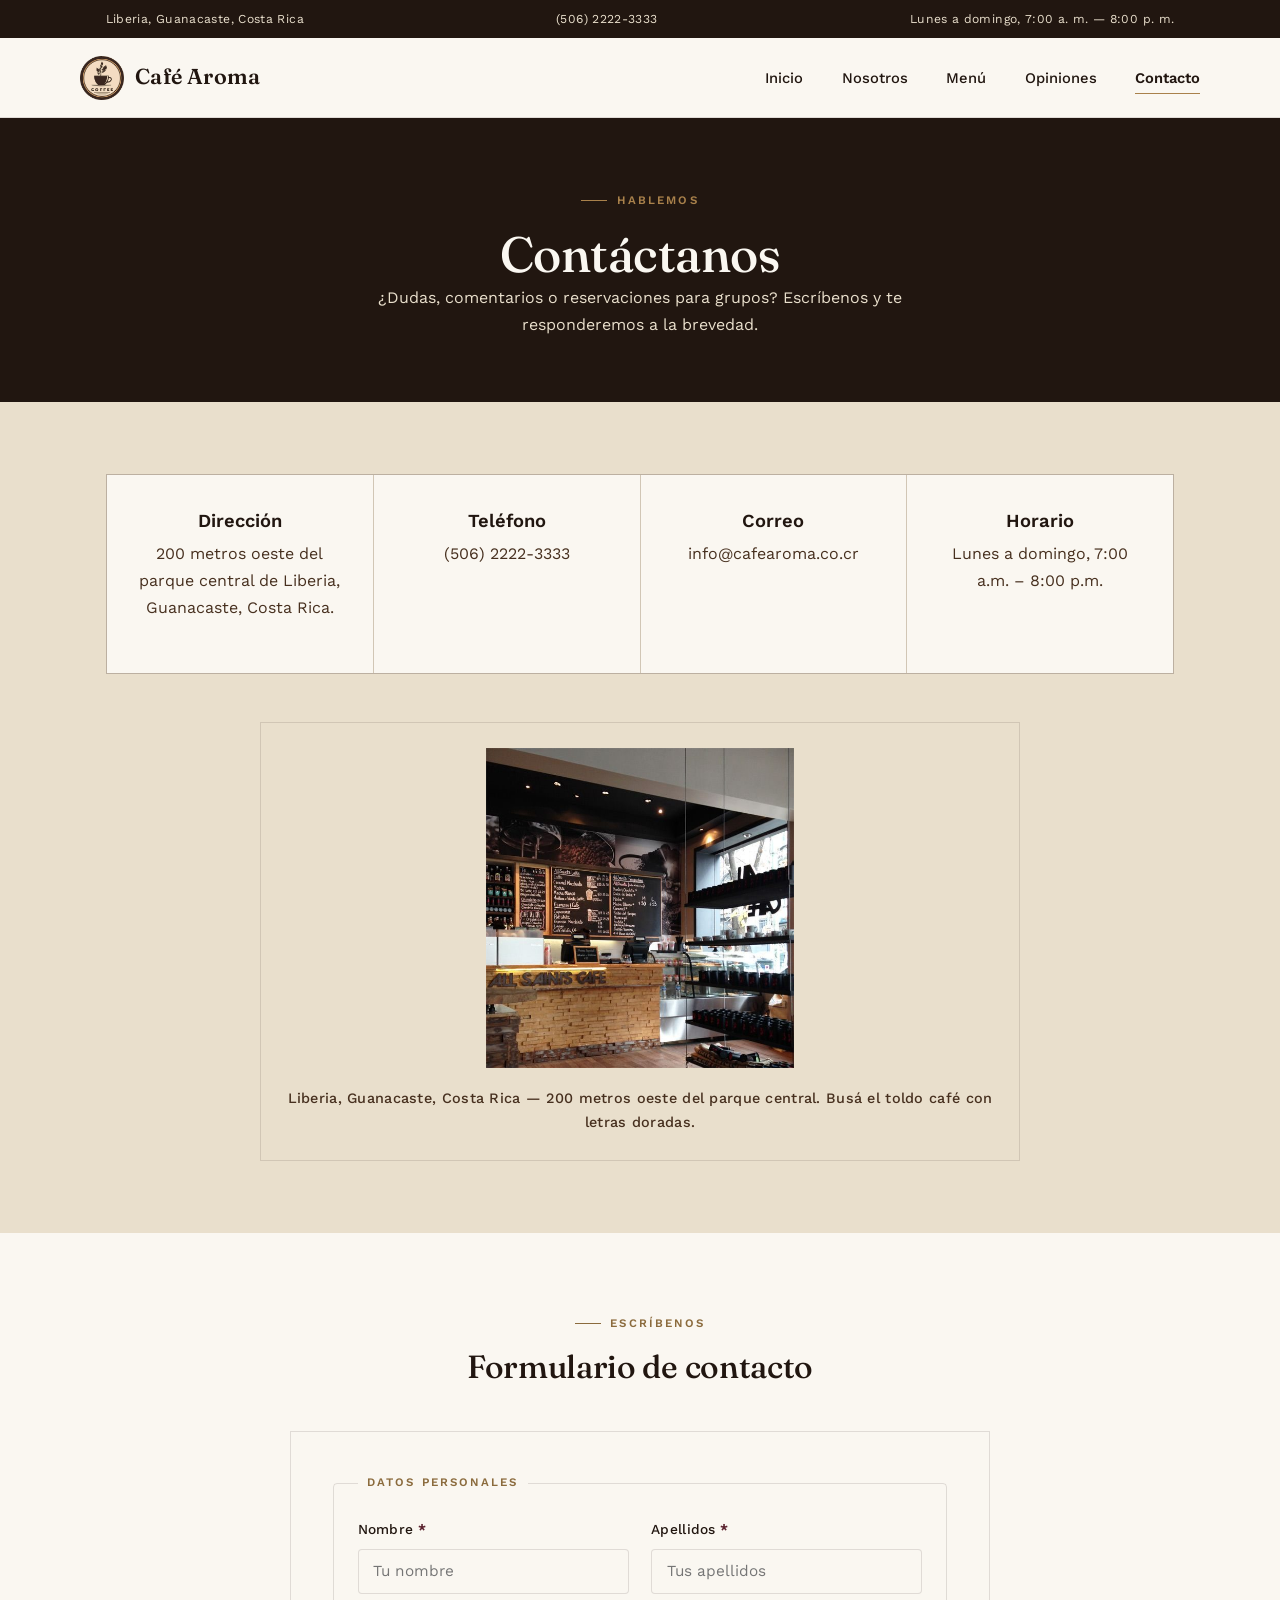
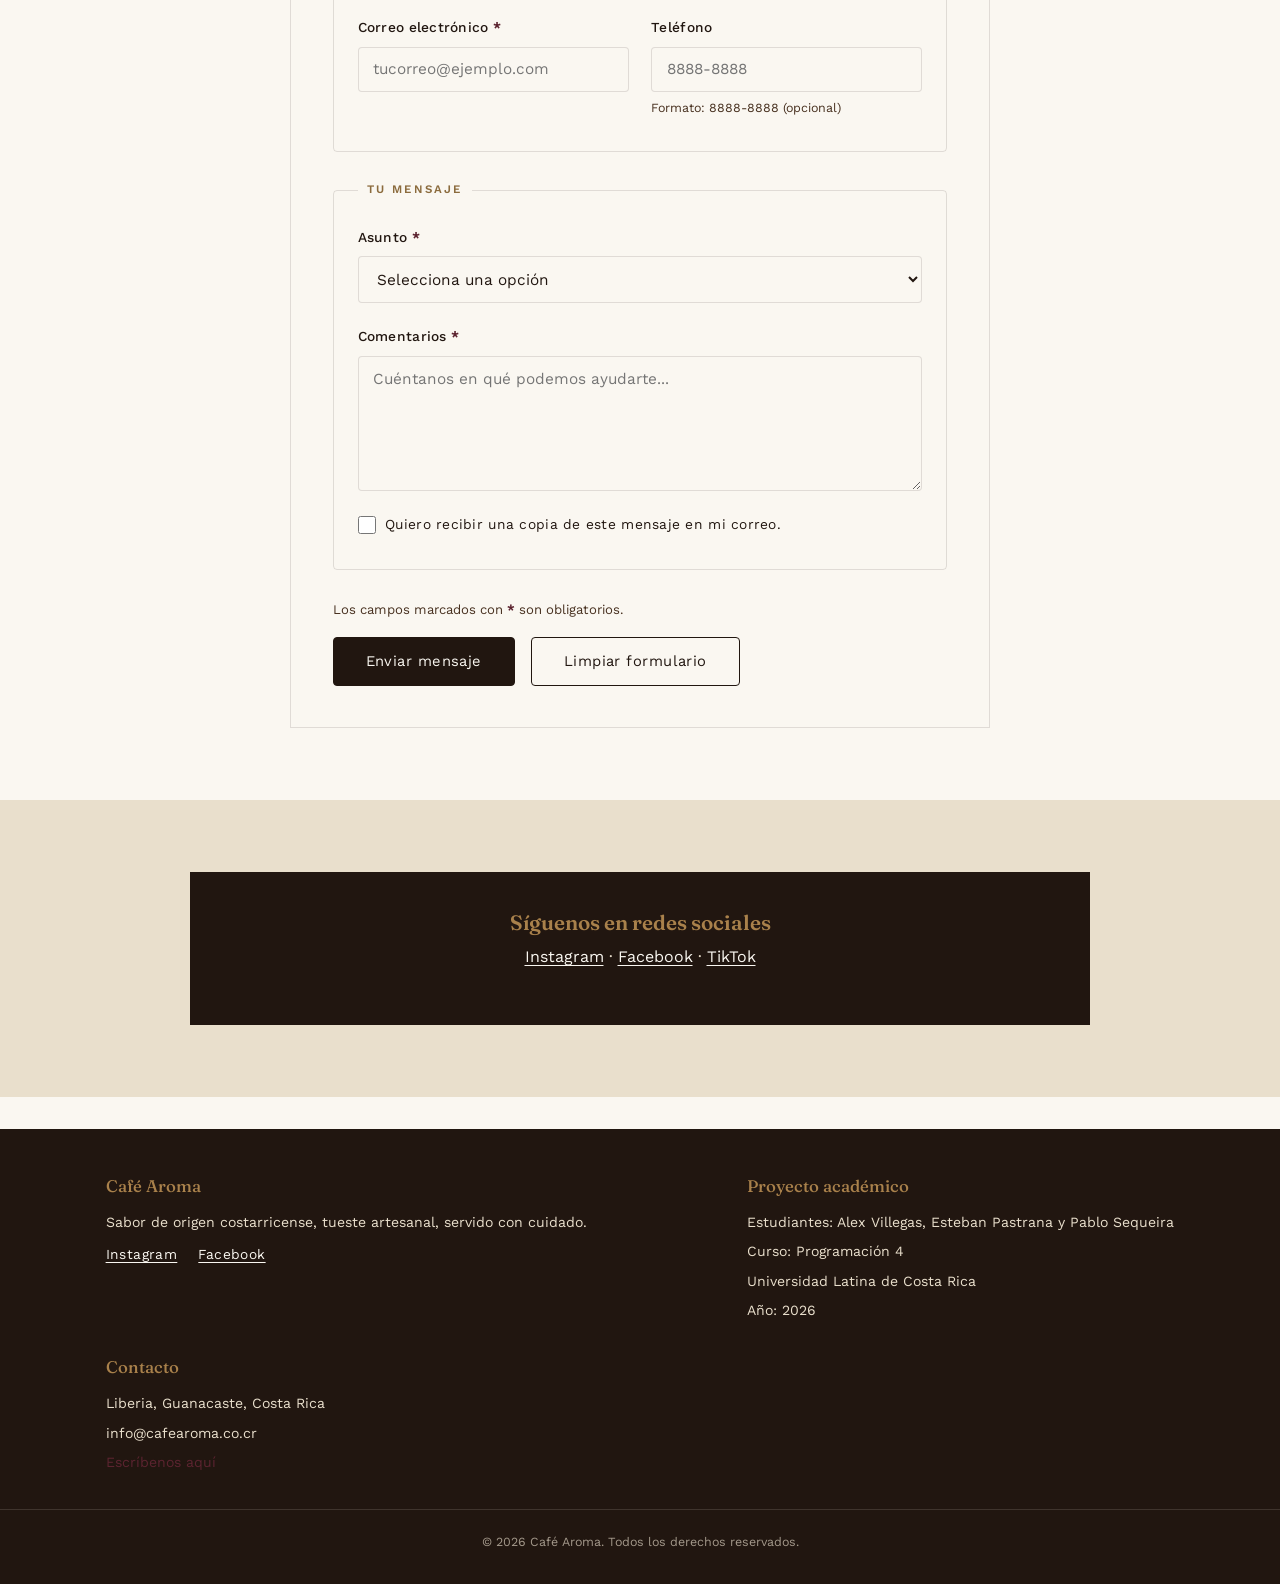
==== ProyectoWeb/contacto.html @ 9d429496 "Epastrana commit" ====
<!DOCTYPE html>
<html lang="es">
<head>
  <meta charset="UTF-8">
  <meta name="viewport" content="width=device-width, initial-scale=1.0">
  <title>Café Aroma | Contacto</title>
  <meta name="description" content="Contáctanos, visítanos o escríbenos tus dudas y comentarios.">
  <link rel="preconnect" href="https://fonts.googleapis.com">
  <link rel="preconnect" href="https://fonts.gstatic.com" crossorigin>
  <link rel="stylesheet" href="https://fonts.googleapis.com/css2?family=Fraunces:opsz,wght@9..144,400;9..144,500;9..144,600;9..144,700&amp;family=Work+Sans:wght@300;400;500;600;700&amp;display=swap">
  <link rel="stylesheet" href="css/estilos.css">
</head>
<body>

  <div class="topbar">
    <div class="contenedor">
      <span>Liberia, Guanacaste, Costa Rica</span>
      <span>(506) 2222-3333</span>
      <span>Lunes a domingo, 7:00 a. m. — 8:00 p. m.</span>
    </div>
  </div>

  <header class="principal">
    <nav class="navbar contenedor">
      <a href="index.html" class="logo"><img src="imagenes/logo-cafe-aroma.png" alt="Logo de Café Aroma" class="marca"> Café Aroma</a>
      <input type="checkbox" id="menu-check">
      <label for="menu-check" class="menu-toggle">Menú</label>
      <ul class="nav-links">
        <li><a href="index.html">Inicio</a></li>
        <li><a href="nosotros.html">Nosotros</a></li>
        <li><a href="menu.html">Menú</a></li>
        <li><a href="opiniones.html">Opiniones</a></li>
        <li><a href="contacto.html" class="activo">Contacto</a></li>
      </ul>
    </nav>
  </header>

  <main>

    <section class="hero hero-simple">
      <div class="contenedor">
        <span class="eyebrow">Hablemos</span>
        <h1>Contáctanos</h1>
        <p>¿Dudas, comentarios o reservaciones para grupos? Escríbenos y te responderemos a la brevedad.</p>
      </div>
    </section>

    <section id="info">
      <div class="contenedor">
        <div class="info-contacto">
          <article class="tarjeta">
            <h3>Dirección</h3>
            <p>200 metros oeste del parque central de Liberia, Guanacaste, Costa Rica.</p>
          </article>
          <article class="tarjeta">
            <h3>Teléfono</h3>
            <p>(506) 2222-3333</p>
          </article>
          <article class="tarjeta">
            <h3>Correo</h3>
            <p>info@cafearoma.co.cr</p>
          </article>
          <article class="tarjeta">
            <h3>Horario</h3>
            <p>Lunes a domingo, 7:00 a.m. – 8:00 p.m.</p>
          </article>
        </div>

        <figure class="mapa-ilustrativo">
          <img src="imagenes/local-barra.jpg" alt="Barra de Café Aroma con las pizarras del menú sobre el mostrador">
          <figcaption>Liberia, Guanacaste, Costa Rica — 200 metros oeste del parque central. Busá el toldo café con letras doradas.</figcaption>
        </figure>
      </div>
    </section>

    <section id="formulario">
      <div class="contenedor">
        <div class="encabezado-seccion">
          <span class="eyebrow">Escríbenos</span>
          <h2>Formulario de contacto</h2>
        </div>

        <form class="form-contacto" action="#" method="post">

          <fieldset>
            <legend>Datos personales</legend>

            <div class="campo-fila">
              <div class="campo">
                <label for="nombre">Nombre <span class="obligatorio">*</span></label>
                <input type="text" id="nombre" name="nombre" placeholder="Tu nombre" maxlength="40" required>
              </div>
              <div class="campo">
                <label for="apellidos">Apellidos <span class="obligatorio">*</span></label>
                <input type="text" id="apellidos" name="apellidos" placeholder="Tus apellidos" maxlength="60" required>
              </div>
            </div>

            <div class="campo-fila">
              <div class="campo">
                <label for="correo">Correo electrónico <span class="obligatorio">*</span></label>
                <input type="email" id="correo" name="correo" placeholder="tucorreo@ejemplo.com" required>
              </div>
              <div class="campo">
                <label for="telefono">Teléfono</label>
                <input type="tel" id="telefono" name="telefono" placeholder="8888-8888" pattern="[0-9\- ]{8,15}">
                <small class="ayuda">Formato: 8888-8888 (opcional)</small>
              </div>
            </div>
          </fieldset>

          <fieldset>
            <legend>Tu mensaje</legend>

            <div class="campo">
              <label for="asunto">Asunto <span class="obligatorio">*</span></label>
              <select id="asunto" name="asunto" required>
                <option value="">Selecciona una opción</option>
                <option value="reservacion">Reservación de grupo</option>
                <option value="pedido">Pedido especial</option>
                <option value="sugerencia">Sugerencia o comentario</option>
                <option value="empleo">Oportunidades de empleo</option>
                <option value="otro">Otro</option>
              </select>
            </div>

            <div class="campo">
              <label for="comentarios">Comentarios <span class="obligatorio">*</span></label>
              <textarea id="comentarios" name="comentarios" rows="6" placeholder="Cuéntanos en qué podemos ayudarte..." required></textarea>
            </div>

            <div class="campo campo-inline">
              <input type="checkbox" id="copia" name="copia" value="si">
              <label for="copia">Quiero recibir una copia de este mensaje en mi correo.</label>
            </div>
          </fieldset>

          <p class="nota-form">Los campos marcados con <span class="obligatorio">*</span> son obligatorios.</p>

          <div class="form-botones">
            <button type="submit">Enviar mensaje</button>
            <button type="reset">Limpiar formulario</button>
          </div>
        </form>
      </div>
    </section>

    <section id="redes-sociales">
      <div class="contenedor">
        <aside class="destacado centrado">
          <h3>Síguenos en redes sociales</h3>
          <p>
            <a href="https://www.instagram.com" target="_blank" rel="noopener noreferrer">Instagram</a> ·
            <a href="https://www.facebook.com" target="_blank" rel="noopener noreferrer">Facebook</a> ·
            <a href="https://www.tiktok.com" target="_blank" rel="noopener noreferrer">TikTok</a>
          </p>
        </aside>
      </div>
    </section>

  </main>

  <footer>
    <div class="contenedor">
      <div>
        <h3>Café Aroma</h3>
        <p>Sabor de origen costarricense, tueste artesanal, servido con cuidado.</p>
        <div class="redes">
          <a href="https://www.instagram.com" target="_blank" rel="noopener noreferrer">Instagram</a>
          <a href="https://www.facebook.com" target="_blank" rel="noopener noreferrer">Facebook</a>
        </div>
      </div>
      <div>
        <h3>Proyecto académico</h3>
        <p>Estudiantes: Alex Villegas, Esteban Pastrana y Pablo Sequeira</p>
        <p>Curso: Programación 4</p>
        <p>Universidad Latina de Costa Rica</p>
        <p>Año: 2026</p>
      </div>
      <div>
        <h3>Contacto</h3>
        <p>Liberia, Guanacaste, Costa Rica</p>
        <p>info@cafearoma.co.cr</p>
        <p><a href="contacto.html">Escríbenos aquí</a></p>
      </div>
    </div>
    <p class="footer-legal">&copy; 2026 Café Aroma. Todos los derechos reservados.</p>
  </footer>

</body>
</html>
---- ProyectoWeb/css/estilos.css ----
:root{
  --color-espresso: #211610;
  --color-coffee: #47301F;
  --color-cream: #E9DFCC;
  --color-cream-light: #FAF7F1;
  --color-gold: #A9814B;
  --color-gold-dark: #8B6B3D;
  --color-wine: #5C2430;
  --color-linea: rgba(33, 22, 16, 0.12);

  --font-display: 'Fraunces', serif;
  --font-body: 'Work Sans', sans-serif;

  --radius: 4px;
  --sombra: 0 18px 40px rgba(33, 22, 16, 0.12);
  --sombra-suave: 0 6px 16px rgba(33, 22, 16, 0.08);
  --transicion: all 0.25s ease-in-out;

  --alto-header: 79px;
}

*, *::before, *::after{
  box-sizing: border-box;
  margin: 0;
  padding: 0;
}

html{ scroll-behavior: smooth; }

[id]{ scroll-margin-top: calc(var(--alto-header) + 1.5rem); }

.menu-interno ~ [id]{ scroll-margin-top: calc(var(--alto-header) + 7rem); }

body{
  font-family: var(--font-body);
  font-weight: 400;
  background-color: var(--color-cream-light);
  color: var(--color-espresso);
  line-height: 1.7;
  -webkit-font-smoothing: antialiased;
}

img{ max-width: 100%; display: block; }

a{
  color: var(--color-wine);
  text-decoration: none;
  transition: var(--transicion);
}
a:hover{ color: var(--color-gold-dark); }

:focus-visible{
  outline: 2px solid var(--color-gold-dark);
  outline-offset: 3px;
}

ul{ list-style: none; }

h1, h2, h3{
  font-family: var(--font-display);
  color: var(--color-espresso);
  line-height: 1.18;
  font-weight: 500;
}

h1{ font-size: clamp(2.1rem, 4.4vw, 3.1rem); font-weight: 500; letter-spacing: -0.01em; }
h2{ font-size: clamp(1.5rem, 2.6vw, 2rem); font-weight: 500; margin-bottom: 1rem; letter-spacing: -0.01em; }
h3{ font-size: 1.15rem; font-weight: 600; margin-bottom: 0.5rem; font-family: var(--font-body); text-transform: none; }

p{ margin-bottom: 1rem; color: var(--color-coffee); }

.contenedor{
  width: 100%;
  max-width: 1120px;
  margin: 0 auto;
  padding: 0 1.6rem;
}

.eyebrow{
  display: inline-flex;
  align-items: center;
  gap: 0.6rem;
  font-family: var(--font-body);
  letter-spacing: 0.18em;
  text-transform: uppercase;
  font-size: 0.72rem;
  font-weight: 600;
  color: var(--color-gold-dark);
  margin-bottom: 0.9rem;
}
.eyebrow::before{
  content: "";
  display: inline-block;
  width: 26px;
  height: 1px;
  background-color: var(--color-gold-dark);
}

.boton{
  display: inline-block;
  padding: 0.9rem 2rem;
  background-color: var(--color-espresso);
  color: var(--color-cream-light);
  border: 1px solid var(--color-espresso);
  border-radius: var(--radius);
  font-weight: 500;
  cursor: pointer;
  font-family: var(--font-body);
  font-size: 0.92rem;
  letter-spacing: 0.03em;
  transition: var(--transicion);
}
.boton:hover{
  background-color: var(--color-gold);
  border-color: var(--color-gold);
  color: var(--color-cream-light);
}
.boton.secundario{
  background-color: transparent;
  color: var(--color-espresso);
}
.boton.secundario:hover{
  background-color: var(--color-espresso);
  color: var(--color-cream-light);
}

.topbar{
  background-color: var(--color-espresso);
  color: var(--color-cream);
  font-size: 0.76rem;
  letter-spacing: 0.03em;
  padding: 0.55rem 0;
}
.topbar .contenedor{
  display: flex;
  justify-content: space-between;
  flex-wrap: wrap;
  gap: 0.4rem 1.6rem;
}

header.principal{
  background-color: var(--color-cream-light);
  border-bottom: 1px solid var(--color-linea);
  position: sticky;
  top: 0;
  z-index: 100;
}

.navbar{
  display: flex;
  align-items: center;
  justify-content: space-between;
  padding: 1.1rem 0;
}

.logo{
  font-family: var(--font-display);
  font-size: 1.35rem;
  font-weight: 600;
  color: var(--color-espresso);
  display: flex;
  align-items: center;
  gap: 0.7rem;
  letter-spacing: 0.01em;
}
.logo .marca{
  width: 44px;
  height: 44px;
  flex-shrink: 0;
}

.nav-links{
  display: flex;
  gap: 2.4rem;
}
.nav-links a{
  color: var(--color-espresso);
  font-weight: 500;
  font-size: 0.92rem;
  position: relative;
  padding: 0.3rem 0;
}
.nav-links a::after{
  content: "";
  position: absolute;
  left: 0; bottom: -2px;
  width: 0%;
  height: 1px;
  background-color: var(--color-gold);
  transition: var(--transicion);
}
.nav-links a:hover::after,
.nav-links a.activo::after{
  width: 100%;
}
.nav-links a:hover{ color: var(--color-gold-dark); }
.nav-links a.activo{ color: var(--color-espresso); font-weight: 600; }

.menu-toggle{
  display: none;
  font-size: 1rem;
  font-family: var(--font-body);
  letter-spacing: 0.08em;
  text-transform: uppercase;
  background: none;
  border: 1px solid var(--color-espresso);
  color: var(--color-espresso);
  padding: 0.4rem 0.9rem;
  cursor: pointer;
}
#menu-check{ display: none; }

.hero{
  background-color: var(--color-espresso);
  color: var(--color-cream-light);
  padding: 5.5rem 0;
}
.hero .contenedor{
  display: flex;
  align-items: center;
  gap: 3.5rem;
  flex-wrap: wrap;
}
.hero-texto{ flex: 1 1 440px; }
.hero-texto h1{ color: var(--color-cream-light); margin-bottom: 1.2rem; }
.hero-texto p{ color: var(--color-cream); max-width: 46ch; }
.hero-botones{ display: flex; gap: 1rem; margin-top: 1.6rem; flex-wrap: wrap; }
.hero .boton:not(.secundario){
  background-color: var(--color-cream-light);
  border-color: var(--color-cream-light);
  color: var(--color-espresso);
}
.hero .boton:not(.secundario):hover{
  background-color: var(--color-gold);
  border-color: var(--color-gold);
  color: var(--color-espresso);
}
.hero-botones .boton.secundario{ color: var(--color-cream-light); border-color: rgba(250,247,241,0.4); }
.hero-botones .boton.secundario:hover{ background: var(--color-cream-light); color: var(--color-espresso); border-color: var(--color-cream-light); }

.hero-imagen{
  flex: 1 1 300px;
  display: flex;
  justify-content: center;
}
.hero-imagen img{
  width: 100%;
  max-width: 460px;
  height: 330px;
  object-fit: cover;
  border: 1px solid rgba(250,247,241,0.25);
}

.hero-simple{ padding: 4rem 0; }
.hero-simple .contenedor{ display: block; text-align: center; }
.hero-simple .eyebrow{ justify-content: center; color: var(--color-gold); }
.hero-simple .eyebrow::before{ background-color: var(--color-gold); }
.hero-simple h1{ color: var(--color-cream-light); }
.hero-simple p{ color: var(--color-cream); max-width: 60ch; margin: 0 auto; }

main{ display: block; }

section{ padding: 4.5rem 0; }
section:nth-of-type(even){ background-color: var(--color-cream); }

.encabezado-seccion{
  text-align: center;
  max-width: 640px;
  margin: 0 auto 2.8rem auto;
}
.encabezado-seccion .eyebrow{ justify-content: center; }

.tarjetas{
  display: flex;
  flex-wrap: wrap;
  gap: 1px;
  background-color: var(--color-linea);
  border: 1px solid var(--color-linea);
}
.tarjeta{
  background-color: var(--color-cream-light);
  padding: 2.2rem 1.8rem;
  flex: 1 1 260px;
  transition: var(--transicion);
}
.tarjeta:hover{ background-color: var(--color-cream); }
.tarjeta img{
  margin-bottom: 1.2rem;
  height: 200px;
  width: 100%;
  object-fit: cover;
  border: 1px solid var(--color-linea);
}
.tarjeta .icono-numero{
  font-family: var(--font-display);
  color: var(--color-gold-dark);
  font-size: 1.1rem;
  text-transform: uppercase;
  letter-spacing: 0.1em;
  margin-bottom: 0.6rem;
}

.articulo-flex{
  display: flex;
  align-items: center;
  gap: 3.5rem;
  flex-wrap: wrap;
}
.articulo-flex.invertido{ flex-direction: row-reverse; }
.articulo-flex figure{ flex: 1 1 320px; min-width: 0; }
.articulo-flex .texto{ flex: 1 1 380px; min-width: 0; }
.articulo-flex img{
  border: 1px solid var(--color-linea);
  width: 100%;
  height: 340px;
  object-fit: cover;
}
figcaption{
  margin-top: 0.8rem;
  font-size: 0.82rem;
  color: var(--color-coffee);
  text-align: center;
  letter-spacing: 0.02em;
}

aside.destacado{
  background-color: var(--color-espresso);
  color: var(--color-cream-light);
  padding: 2.4rem;
  max-width: 900px;
  margin: 0 auto;
}
aside.destacado h3{ color: var(--color-gold); font-family: var(--font-display); font-size: 1.3rem; }
aside.destacado p{ color: var(--color-cream); }
aside.destacado a{ color: var(--color-cream-light); text-decoration: underline; text-underline-offset: 3px; }

.lista-check li{
  padding-left: 1.5rem;
  position: relative;
  margin-bottom: 0.7rem;
  color: var(--color-coffee);
}
.lista-check li::before{
  content: "";
  position: absolute;
  left: 0;
  top: 0.55em;
  width: 6px;
  height: 6px;
  background-color: var(--color-gold-dark);
  border-radius: 50%;
}

.pasos{
  list-style: none;
  counter-reset: paso;
  margin-bottom: 1.4rem;
}
.pasos li{
  counter-increment: paso;
  position: relative;
  padding-left: 3rem;
  margin-bottom: 1.1rem;
  color: var(--color-coffee);
}
.pasos li::before{
  content: counter(paso, decimal-leading-zero);
  position: absolute;
  left: 0;
  top: 0;
  width: 2rem;
  height: 2rem;
  display: flex;
  align-items: center;
  justify-content: center;
  font-family: var(--font-display);
  font-size: 0.86rem;
  font-weight: 600;
  color: var(--color-gold-dark);
  border: 1px solid var(--color-gold);
  border-radius: 50%;
}
.pasos li strong{ color: var(--color-espresso); }

.pasos-tiempo{
  max-width: 760px;
  margin: 0 auto;
  border-left: 1px solid var(--color-linea);
  padding-left: 1.6rem;
}
.pasos-tiempo li{ padding-left: 3.4rem; }
.pasos-tiempo li::before{ left: -1px; }

.lista-clara li{ color: var(--color-cream); }
.lista-clara li::before{ background-color: var(--color-gold); }
.lista-clara li strong{ color: var(--color-cream-light); }

.menu-interno{
  background-color: var(--color-cream-light);
  border-bottom: 1px solid var(--color-linea);
  padding: 0.9rem 0;

  position: sticky;
  top: var(--alto-header);
  z-index: 90;
  box-shadow: 0 8px 18px rgba(33, 22, 16, 0.07);
}
.menu-interno .contenedor{
  display: flex;
  align-items: center;
  flex-wrap: wrap;
  gap: 0.6rem 1.4rem;
}
.menu-interno h2{
  font-family: var(--font-body);
  font-size: 0.72rem;
  letter-spacing: 0.18em;
  text-transform: uppercase;
  color: var(--color-gold-dark);
  font-weight: 600;
  margin-bottom: 0;
  white-space: nowrap;
}
.menu-interno ul{
  display: flex;
  flex-wrap: wrap;
  gap: 0.5rem;
}
.menu-interno a{
  display: inline-block;
  padding: 0.42rem 1rem;
  white-space: nowrap;
  border: 1px solid var(--color-linea);
  border-radius: var(--radius);
  color: var(--color-espresso);
  font-size: 0.88rem;
  font-weight: 500;
}
.menu-interno a:hover{
  background-color: var(--color-espresso);
  border-color: var(--color-espresso);
  color: var(--color-cream-light);
}

.volver-arriba{
  text-align: right;
  margin: 1.2rem 0 0;
  font-size: 0.84rem;
}
.volver-arriba a{
  color: var(--color-gold-dark);
  letter-spacing: 0.03em;
}
.volver-arriba a:hover{ color: var(--color-espresso); }

.centrado{ text-align: center; }
.bloque-final{ margin-top: 2.6rem; }
.tarjeta .precio{ margin-bottom: 0; font-size: 1.05rem; }

.tabla-responsive{
  width: 100%;
  min-width: 0;
  max-width: 100%;
  overflow-x: auto;
  margin-bottom: 1rem;
  -webkit-overflow-scrolling: touch;
}

table{
  width: 100%;
  min-width: 480px;
  border-collapse: collapse;
  background-color: var(--color-cream-light);
  margin-bottom: 1rem;
  border: 1px solid var(--color-linea);
}
caption{
  font-family: var(--font-display);
  font-size: 1.15rem;
  font-weight: 500;
  padding: 0 0 0.8rem 0;
  text-align: left;
  color: var(--color-espresso);
}
thead{ background-color: var(--color-espresso); color: var(--color-cream-light); }
th, td{
  padding: 0.9rem 1.1rem;
  text-align: left;
  border-bottom: 1px solid var(--color-linea);
  font-size: 0.94rem;
}
th{ font-weight: 500; letter-spacing: 0.03em; text-transform: uppercase; font-size: 0.76rem; }
tbody tr:hover{ background-color: var(--color-cream); }
tbody tr:last-child td{ border-bottom: none; }
.precio{ font-weight: 600; color: var(--color-wine); white-space: nowrap; }

.grupo-menu{ margin-bottom: 3.2rem; }
.grupo-menu:last-child{ margin-bottom: 0; }
.grupo-menu h3{
  font-family: var(--font-display);
  font-size: 1.3rem;
  color: var(--color-espresso);
  margin-bottom: 1.1rem;
  padding-bottom: 0.6rem;
  border-bottom: 1px solid var(--color-linea);
}

.galeria-grid{
  display: flex;
  flex-wrap: wrap;
  gap: 1px;
  background-color: var(--color-linea);
  border: 1px solid var(--color-linea);
}
.galeria-item{
  flex: 1 1 260px;
  background-color: var(--color-cream-light);
  display: flex;
}
.galeria-grid figure{
  display: flex;
  flex-direction: column;
  width: 100%;
}
.galeria-grid figure img{
  height: 220px;
  width: 100%;
  object-fit: cover;
  transition: var(--transicion);
}
.galeria-grid figure:hover img{ opacity: 0.85; }
.galeria-grid figcaption{ padding: 0.9rem 1.1rem 1.3rem; flex: 1; }

.opiniones-grid{
  display: flex;
  flex-wrap: wrap;
  gap: 1.4rem;
}
.opinion{
  flex: 1 1 300px;
  background-color: var(--color-cream-light);
  border: 1px solid var(--color-linea);
  border-top: 3px solid var(--color-gold);
  padding: 1.8rem 1.6rem;
  box-shadow: var(--sombra-suave);
  transition: var(--transicion);
}
.opinion:hover{
  transform: translateY(-4px);
  box-shadow: var(--sombra);
}
.opinion h3{ margin-bottom: 0.15rem; }
.opinion-meta{
  font-size: 0.8rem;
  letter-spacing: 0.04em;
  color: var(--color-gold-dark);
  margin-bottom: 0.5rem;
}
.opinion blockquote{
  border-left: 2px solid var(--color-linea);
  padding-left: 1rem;
  margin-top: 0.9rem;
}
.opinion blockquote p{ margin-bottom: 0; font-style: italic; }

.estrellas{
  color: var(--color-gold);
  letter-spacing: 0.15em;
  font-size: 1rem;
}
.opinion-nota{
  color: var(--color-coffee);
  font-size: 0.8rem;
  letter-spacing: 0.03em;
  margin-left: 0.4rem;
}

.etiqueta-grupo{
  font-weight: 500;
  font-size: 0.86rem;
  letter-spacing: 0.02em;
  color: var(--color-espresso);
  margin-bottom: 0.7rem;
}
.grupo-radio{
  display: flex;
  flex-wrap: wrap;
  gap: 0.6rem 1.6rem;
}
.grupo-radio span{
  display: flex;
  align-items: center;
  gap: 0.45rem;
}
.grupo-radio input[type="radio"]{
  width: 17px;
  height: 17px;
  padding: 0;
  accent-color: var(--color-gold-dark);
  cursor: pointer;
}
.grupo-radio label{
  margin-bottom: 0;
  font-weight: 400;
  font-size: 0.88rem;
  cursor: pointer;
}

.form-contacto{
  background-color: var(--color-cream-light);
  padding: 2.6rem;
  border: 1px solid var(--color-linea);
  max-width: 700px;
  margin: 0 auto;
}
.campo{ margin-bottom: 1.4rem; display: flex; flex-direction: column; }
.campo-fila{ display: flex; gap: 1.4rem; flex-wrap: wrap; }
.campo-fila .campo{ flex: 1 1 220px; }

label{
  font-weight: 500;
  margin-bottom: 0.45rem;
  font-size: 0.86rem;
  letter-spacing: 0.02em;
  color: var(--color-espresso);
}
input, select, textarea{
  font-family: var(--font-body);
  font-size: 0.96rem;
  padding: 0.78rem 0.9rem;
  border: 1px solid var(--color-linea);
  border-radius: var(--radius);
  background-color: var(--color-cream-light);
  color: var(--color-espresso);
  transition: var(--transicion);
}
input:focus, select:focus, textarea:focus{
  outline: none;
  border-color: var(--color-gold-dark);
}
textarea{ resize: vertical; min-height: 120px; }

.form-botones{ display: flex; gap: 1rem; margin-top: 0.6rem; flex-wrap: wrap; }
.form-botones button{
  font-family: var(--font-body);
  font-size: 0.92rem;
  letter-spacing: 0.03em;
  padding: 0.9rem 2rem;
  border-radius: var(--radius);
  cursor: pointer;
  border: 1px solid var(--color-espresso);
  transition: var(--transicion);
}
button[type="submit"]{ background-color: var(--color-espresso); color: var(--color-cream-light); }
button[type="submit"]:hover{ background-color: var(--color-gold); border-color: var(--color-gold); }
button[type="reset"]{ background-color: transparent; color: var(--color-espresso); }
button[type="reset"]:hover{ background-color: var(--color-wine); border-color: var(--color-wine); color: var(--color-cream-light); }

fieldset{
  min-width: 0;
  border: 1px solid var(--color-linea);
  border-radius: var(--radius);
  padding: 1.6rem 1.5rem 0.6rem;
  margin-bottom: 1.8rem;
}
legend{
  font-family: var(--font-body);
  font-size: 0.72rem;
  letter-spacing: 0.18em;
  text-transform: uppercase;
  font-weight: 600;
  color: var(--color-gold-dark);
  padding: 0 0.6rem;
}
.obligatorio{ color: var(--color-wine); font-weight: 700; }
.ayuda{
  margin-top: 0.35rem;
  font-size: 0.78rem;
  color: var(--color-coffee);
}
.campo-inline{
  flex-direction: row;
  align-items: center;
  gap: 0.6rem;
}
.campo-inline input[type="checkbox"]{
  width: 18px;
  height: 18px;
  padding: 0;
  accent-color: var(--color-gold-dark);
  cursor: pointer;
}
.campo-inline label{ margin-bottom: 0; font-weight: 400; cursor: pointer; }
.nota-form{ font-size: 0.82rem; color: var(--color-coffee); }

input:invalid:not(:placeholder-shown){ border-color: var(--color-wine); }
input:focus, select:focus, textarea:focus{ box-shadow: var(--sombra-suave); }

.info-contacto{ display: flex; flex-wrap: wrap; gap: 1px; background-color: var(--color-linea); border: 1px solid var(--color-linea); margin-bottom: 3rem; }
.info-contacto .tarjeta{ text-align: center; flex: 1 1 220px; }

.mapa-ilustrativo{
  border: 1px solid var(--color-linea);
  padding: 1.6rem;
  text-align: center;
  background-color: var(--color-cream);
  max-width: 760px;
  margin: 0 auto;
}
.mapa-ilustrativo img{
  max-height: 320px;
  width: 100%;
  object-fit: contain;
  margin: 0 auto;
}
.mapa-ilustrativo figcaption{
  margin-top: 1.1rem;
  font-size: 0.9rem;
  font-weight: 500;
  color: var(--color-coffee);
}

footer{
  background-color: var(--color-espresso);
  color: var(--color-cream);
  padding: 3rem 0 1.6rem;
  margin-top: 2rem;
}
footer .contenedor{ display: flex; justify-content: space-between; flex-wrap: wrap; gap: 1.8rem; }
footer h3{ color: var(--color-gold); margin-bottom: 0.9rem; font-family: var(--font-display); font-size: 1.05rem; font-weight: 500; }
footer p{ font-size: 0.88rem; color: var(--color-cream); margin-bottom: 0.35rem; }
footer .redes a{ color: var(--color-cream-light); margin-right: 1rem; font-size: 0.86rem; letter-spacing: 0.03em; text-decoration: underline; text-underline-offset: 3px; }
footer .redes a:hover{ color: var(--color-gold); }
.footer-legal{
  text-align: center;
  border-top: 1px solid rgba(233,223,204,0.15);
  margin-top: 1.8rem;
  padding-top: 1.3rem;
  font-size: 0.78rem;
  color: rgba(233,223,204,0.65);
}

@media (max-width: 860px){
  .articulo-flex, .articulo-flex.invertido{
    flex-direction: column;
    align-items: stretch;
  }
  .articulo-flex figure,
  .articulo-flex .texto{ width: 100%; }
}

@media (max-width: 720px){
  :root{ --alto-header: 84px; }
  .menu-toggle{ display: block; }
  .nav-links{
    position: absolute;
    top: 100%;
    left: 0; right: 0;
    flex-direction: column;
    background-color: var(--color-cream-light);
    text-align: center;
    max-height: 0;
    overflow: hidden;
    border-bottom: 1px solid var(--color-linea);
    transition: max-height 0.3s ease;
  }
  .nav-links li{ padding: 0.9rem 0; }
  #menu-check:checked ~ .nav-links{
    max-height: 100vh;
    overflow-y: auto;
  }
  .topbar .contenedor{ justify-content: center; text-align: center; }
  footer .contenedor{ flex-direction: column; text-align: center; }
  footer .redes{ justify-content: center; display: flex; }
}

@media (max-width: 620px){
  .menu-interno .contenedor{ display: block; }
  .menu-interno h2{
    text-align: center;
    margin-bottom: 0.55rem;
  }
  .menu-interno ul{
    flex-wrap: nowrap;
    overflow-x: auto;
    padding-bottom: 0.2rem;
  }
  .volver-arriba{ text-align: center; }
  .pasos-tiempo{ padding-left: 0.8rem; }
}

@media (max-width: 500px){
  .hero{ padding: 3.2rem 0; text-align: center; }
  .hero .contenedor{ flex-direction: column-reverse; }
  section{ padding: 3rem 0; }
  .form-contacto{ padding: 1.5rem 1.2rem; }
  fieldset{ padding: 1.2rem 1rem 0.4rem; }
  .form-botones button{ width: 100%; }
  .pasos li, .pasos-tiempo li{ padding-left: 2.6rem; }
  .opinion{ padding: 1.4rem 1.2rem; }
  .articulo-flex img{ height: 240px; }
  .tarjeta img{ height: 170px; }
  .hero-imagen img{ width: 220px; }
  table{ font-size: 0.88rem; }
  th, td{ padding: 0.7rem 0.6rem; }
}
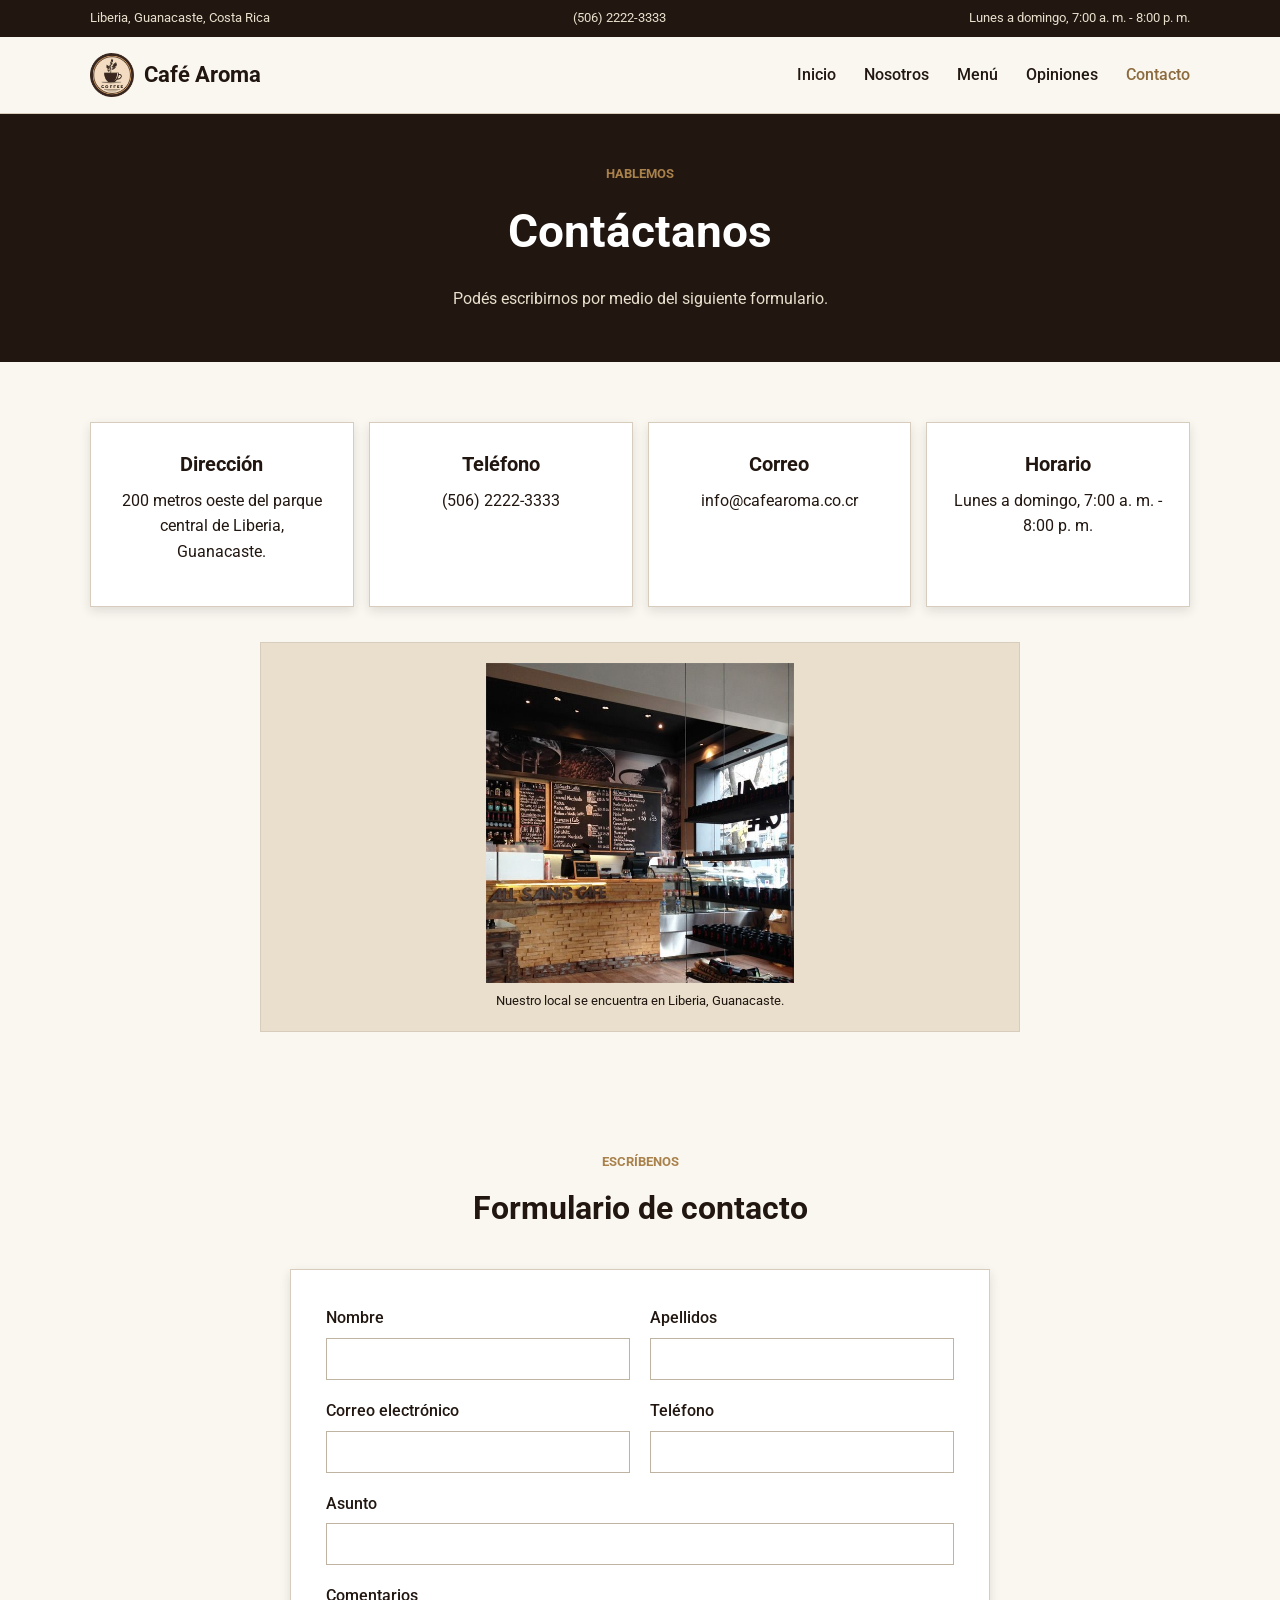
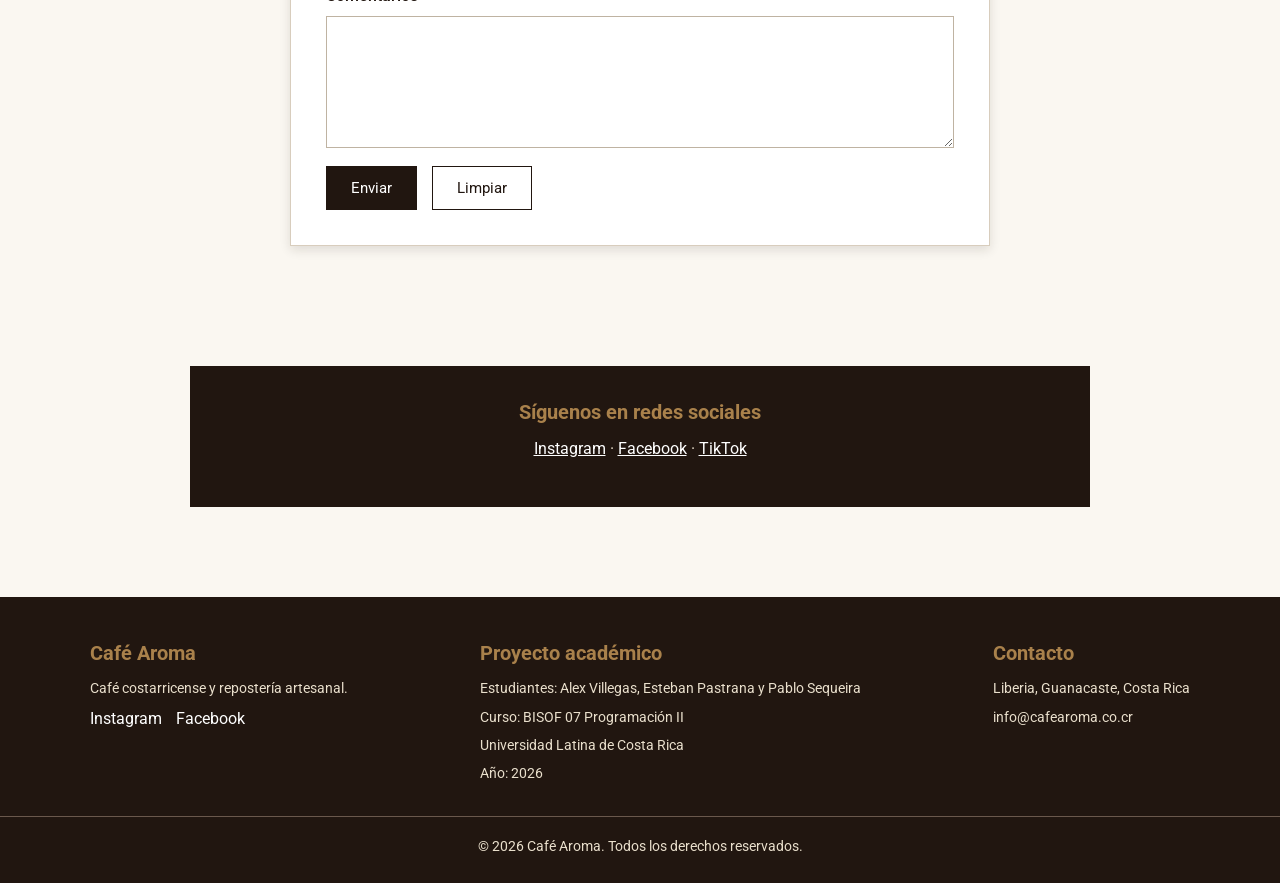
==== commit 34649f21: "Dejar formulario de contacto con los campos minimos requeridos" ====
--- a/ProyectoWeb/contacto.html
+++ b/ProyectoWeb/contacto.html
@@ -4,28 +4,26 @@
   <meta charset="UTF-8">
   <meta name="viewport" content="width=device-width, initial-scale=1.0">
   <title>Café Aroma | Contacto</title>
-  <meta name="description" content="Contáctanos, visítanos o escríbenos tus dudas y comentarios.">
-  <link rel="preconnect" href="https://fonts.googleapis.com">
-  <link rel="preconnect" href="https://fonts.gstatic.com" crossorigin>
-  <link rel="stylesheet" href="https://fonts.googleapis.com/css2?family=Fraunces:opsz,wght@9..144,400;9..144,500;9..144,600;9..144,700&amp;family=Work+Sans:wght@300;400;500;600;700&amp;display=swap">
+  <link rel="stylesheet" href="https://fonts.googleapis.com/css2?family=Roboto:wght@400;500;700&display=swap">
   <link rel="stylesheet" href="css/estilos.css">
 </head>
 <body>
 
-  <div class="topbar">
+  <div class="barra-superior">
     <div class="contenedor">
       <span>Liberia, Guanacaste, Costa Rica</span>
       <span>(506) 2222-3333</span>
-      <span>Lunes a domingo, 7:00 a. m. — 8:00 p. m.</span>
+      <span>Lunes a domingo, 7:00 a. m. - 8:00 p. m.</span>
     </div>
   </div>
 
   <header class="principal">
-    <nav class="navbar contenedor">
-      <a href="index.html" class="logo"><img src="imagenes/logo-cafe-aroma.png" alt="Logo de Café Aroma" class="marca"> Café Aroma</a>
-      <input type="checkbox" id="menu-check">
-      <label for="menu-check" class="menu-toggle">Menú</label>
-      <ul class="nav-links">
+    <nav class="barra-navegacion contenedor">
+      <a href="index.html" class="logo">
+        <img src="imagenes/logo-cafe-aroma.png" alt="Logo de Café Aroma" class="marca">
+        Café Aroma
+      </a>
+      <ul class="enlaces-navegacion">
         <li><a href="index.html">Inicio</a></li>
         <li><a href="nosotros.html">Nosotros</a></li>
         <li><a href="menu.html">Menú</a></li>
@@ -37,20 +35,20 @@
 
   <main>
 
-    <section class="hero hero-simple">
+    <section class="portada portada-simple">
       <div class="contenedor">
-        <span class="eyebrow">Hablemos</span>
+        <span class="subtitulo">Hablemos</span>
         <h1>Contáctanos</h1>
-        <p>¿Dudas, comentarios o reservaciones para grupos? Escríbenos y te responderemos a la brevedad.</p>
+        <p>Podés escribirnos por medio del siguiente formulario.</p>
       </div>
     </section>
 
-    <section id="info">
+    <section id="informacion-contacto">
       <div class="contenedor">
         <div class="info-contacto">
           <article class="tarjeta">
             <h3>Dirección</h3>
-            <p>200 metros oeste del parque central de Liberia, Guanacaste, Costa Rica.</p>
+            <p>200 metros oeste del parque central de Liberia, Guanacaste.</p>
           </article>
           <article class="tarjeta">
             <h3>Teléfono</h3>
@@ -62,13 +60,13 @@
           </article>
           <article class="tarjeta">
             <h3>Horario</h3>
-            <p>Lunes a domingo, 7:00 a.m. – 8:00 p.m.</p>
+            <p>Lunes a domingo, 7:00 a. m. - 8:00 p. m.</p>
           </article>
         </div>
 
         <figure class="mapa-ilustrativo">
-          <img src="imagenes/local-barra.jpg" alt="Barra de Café Aroma con las pizarras del menú sobre el mostrador">
-          <figcaption>Liberia, Guanacaste, Costa Rica — 200 metros oeste del parque central. Busá el toldo café con letras doradas.</figcaption>
+          <img src="imagenes/local-barra.jpg" alt="Barra de Café Aroma">
+          <figcaption>Nuestro local se encuentra en Liberia, Guanacaste.</figcaption>
         </figure>
       </div>
     </section>
@@ -76,70 +74,48 @@
     <section id="formulario">
       <div class="contenedor">
         <div class="encabezado-seccion">
-          <span class="eyebrow">Escríbenos</span>
+          <span class="subtitulo">Escríbenos</span>
           <h2>Formulario de contacto</h2>
         </div>
 
-        <form class="form-contacto" action="#" method="post">
-
-          <fieldset>
-            <legend>Datos personales</legend>
-
-            <div class="campo-fila">
-              <div class="campo">
-                <label for="nombre">Nombre <span class="obligatorio">*</span></label>
-                <input type="text" id="nombre" name="nombre" placeholder="Tu nombre" maxlength="40" required>
-              </div>
-              <div class="campo">
-                <label for="apellidos">Apellidos <span class="obligatorio">*</span></label>
-                <input type="text" id="apellidos" name="apellidos" placeholder="Tus apellidos" maxlength="60" required>
-              </div>
-            </div>
-
-            <div class="campo-fila">
-              <div class="campo">
-                <label for="correo">Correo electrónico <span class="obligatorio">*</span></label>
-                <input type="email" id="correo" name="correo" placeholder="tucorreo@ejemplo.com" required>
-              </div>
-              <div class="campo">
-                <label for="telefono">Teléfono</label>
-                <input type="tel" id="telefono" name="telefono" placeholder="8888-8888" pattern="[0-9\- ]{8,15}">
-                <small class="ayuda">Formato: 8888-8888 (opcional)</small>
-              </div>
-            </div>
-          </fieldset>
-
-          <fieldset>
-            <legend>Tu mensaje</legend>
-
+        <form class="formulario-contacto" action="#" method="post">
+          <div class="fila-campos">
             <div class="campo">
-              <label for="asunto">Asunto <span class="obligatorio">*</span></label>
-              <select id="asunto" name="asunto" required>
-                <option value="">Selecciona una opción</option>
-                <option value="reservacion">Reservación de grupo</option>
-                <option value="pedido">Pedido especial</option>
-                <option value="sugerencia">Sugerencia o comentario</option>
-                <option value="empleo">Oportunidades de empleo</option>
-                <option value="otro">Otro</option>
-              </select>
+              <label for="nombre">Nombre</label>
+              <input type="text" id="nombre" name="nombre" required>
             </div>
 
             <div class="campo">
-              <label for="comentarios">Comentarios <span class="obligatorio">*</span></label>
-              <textarea id="comentarios" name="comentarios" rows="6" placeholder="Cuéntanos en qué podemos ayudarte..." required></textarea>
+              <label for="apellidos">Apellidos</label>
+              <input type="text" id="apellidos" name="apellidos" required>
+            </div>
+          </div>
+
+          <div class="fila-campos">
+            <div class="campo">
+              <label for="correo">Correo electrónico</label>
+              <input type="email" id="correo" name="correo" required>
             </div>
 
-            <div class="campo campo-inline">
-              <input type="checkbox" id="copia" name="copia" value="si">
-              <label for="copia">Quiero recibir una copia de este mensaje en mi correo.</label>
+            <div class="campo">
+              <label for="telefono">Teléfono</label>
+              <input type="tel" id="telefono" name="telefono" required>
             </div>
-          </fieldset>
+          </div>
 
-          <p class="nota-form">Los campos marcados con <span class="obligatorio">*</span> son obligatorios.</p>
+          <div class="campo">
+            <label for="asunto">Asunto</label>
+            <input type="text" id="asunto" name="asunto" required>
+          </div>
 
-          <div class="form-botones">
-            <button type="submit">Enviar mensaje</button>
-            <button type="reset">Limpiar formulario</button>
+          <div class="campo">
+            <label for="comentarios">Comentarios</label>
+            <textarea id="comentarios" name="comentarios" rows="6" required></textarea>
+          </div>
+
+          <div class="botones-formulario">
+            <button type="submit" class="enviar">Enviar</button>
+            <button type="reset" class="limpiar">Limpiar</button>
           </div>
         </form>
       </div>
@@ -150,9 +126,9 @@
         <aside class="destacado centrado">
           <h3>Síguenos en redes sociales</h3>
           <p>
-            <a href="https://www.instagram.com" target="_blank" rel="noopener noreferrer">Instagram</a> ·
-            <a href="https://www.facebook.com" target="_blank" rel="noopener noreferrer">Facebook</a> ·
-            <a href="https://www.tiktok.com" target="_blank" rel="noopener noreferrer">TikTok</a>
+            <a href="https://www.instagram.com">Instagram</a> ·
+            <a href="https://www.facebook.com">Facebook</a> ·
+            <a href="https://www.tiktok.com">TikTok</a>
           </p>
         </aside>
       </div>
@@ -164,16 +140,16 @@
     <div class="contenedor">
       <div>
         <h3>Café Aroma</h3>
-        <p>Sabor de origen costarricense, tueste artesanal, servido con cuidado.</p>
+        <p>Café costarricense y repostería artesanal.</p>
         <div class="redes">
-          <a href="https://www.instagram.com" target="_blank" rel="noopener noreferrer">Instagram</a>
-          <a href="https://www.facebook.com" target="_blank" rel="noopener noreferrer">Facebook</a>
+          <a href="https://www.instagram.com">Instagram</a>
+          <a href="https://www.facebook.com">Facebook</a>
         </div>
       </div>
       <div>
         <h3>Proyecto académico</h3>
         <p>Estudiantes: Alex Villegas, Esteban Pastrana y Pablo Sequeira</p>
-        <p>Curso: Programación 4</p>
+        <p>Curso: BISOF 07 Programación II</p>
         <p>Universidad Latina de Costa Rica</p>
         <p>Año: 2026</p>
       </div>
@@ -181,10 +157,9 @@
         <h3>Contacto</h3>
         <p>Liberia, Guanacaste, Costa Rica</p>
         <p>info@cafearoma.co.cr</p>
-        <p><a href="contacto.html">Escríbenos aquí</a></p>
       </div>
     </div>
-    <p class="footer-legal">&copy; 2026 Café Aroma. Todos los derechos reservados.</p>
+    <p class="pie-legal">&copy; 2026 Café Aroma. Todos los derechos reservados.</p>
   </footer>
 
 </body>
--- a/ProyectoWeb/css/estilos.css
+++ b/ProyectoWeb/css/estilos.css
@@ -1,806 +1,721 @@
-:root{
-  --color-espresso: #211610;
-  --color-coffee: #47301F;
-  --color-cream: #E9DFCC;
-  --color-cream-light: #FAF7F1;
-  --color-gold: #A9814B;
-  --color-gold-dark: #8B6B3D;
-  --color-wine: #5C2430;
-  --color-linea: rgba(33, 22, 16, 0.12);
-
-  --font-display: 'Fraunces', serif;
-  --font-body: 'Work Sans', sans-serif;
-
-  --radius: 4px;
-  --sombra: 0 18px 40px rgba(33, 22, 16, 0.12);
-  --sombra-suave: 0 6px 16px rgba(33, 22, 16, 0.08);
-  --transicion: all 0.25s ease-in-out;
-
-  --alto-header: 79px;
-}
-
-*, *::before, *::after{
+/* ==============================
+   ESTILOS GENERALES
+   ============================== */
+
+* {
   box-sizing: border-box;
   margin: 0;
   padding: 0;
 }
 
-html{ scroll-behavior: smooth; }
-
-[id]{ scroll-margin-top: calc(var(--alto-header) + 1.5rem); }
-
-.menu-interno ~ [id]{ scroll-margin-top: calc(var(--alto-header) + 7rem); }
-
-body{
-  font-family: var(--font-body);
-  font-weight: 400;
-  background-color: var(--color-cream-light);
-  color: var(--color-espresso);
-  line-height: 1.7;
-  -webkit-font-smoothing: antialiased;
-}
-
-img{ max-width: 100%; display: block; }
-
-a{
-  color: var(--color-wine);
+body {
+  font-family: 'Roboto', sans-serif;
+  background-color: #FAF7F1;
+  color: #211610;
+  line-height: 1.6;
+}
+
+img {
+  max-width: 100%;
+  display: block;
+}
+
+a {
+  color: #5C2430;
   text-decoration: none;
-  transition: var(--transicion);
-}
-a:hover{ color: var(--color-gold-dark); }
-
-:focus-visible{
-  outline: 2px solid var(--color-gold-dark);
-  outline-offset: 3px;
-}
-
-ul{ list-style: none; }
-
-h1, h2, h3{
-  font-family: var(--font-display);
-  color: var(--color-espresso);
-  line-height: 1.18;
+}
+
+a:hover {
+  color: #8B6B3D;
+}
+
+h1,
+h2,
+h3 {
+  color: #211610;
+}
+
+h1 {
+  font-size: 46px;
+  margin-bottom: 18px;
+}
+
+h2 {
+  font-size: 32px;
+  margin-bottom: 16px;
+}
+
+h3 {
+  font-size: 20px;
+  margin-bottom: 8px;
+}
+
+p {
+  margin-bottom: 16px;
+}
+
+.contenedor {
+  width: 90%;
+  max-width: 1100px;
+  margin: 0 auto;
+}
+
+.centrado {
+  text-align: center;
+}
+
+.bloque-final {
+  margin-top: 40px;
+}
+
+/* Selector por ID requerido en el proyecto */
+#bienvenida {
+  background-color: #FFFFFF;
+}
+
+/* ==============================
+   BOTONES
+   ============================== */
+
+.boton {
+  display: inline-block;
+  background-color: #211610;
+  color: #FFFFFF;
+  padding: 12px 24px;
+  border: 1px solid #211610;
+  border-radius: 4px;
   font-weight: 500;
 }
 
-h1{ font-size: clamp(2.1rem, 4.4vw, 3.1rem); font-weight: 500; letter-spacing: -0.01em; }
-h2{ font-size: clamp(1.5rem, 2.6vw, 2rem); font-weight: 500; margin-bottom: 1rem; letter-spacing: -0.01em; }
-h3{ font-size: 1.15rem; font-weight: 600; margin-bottom: 0.5rem; font-family: var(--font-body); text-transform: none; }
-
-p{ margin-bottom: 1rem; color: var(--color-coffee); }
-
-.contenedor{
-  width: 100%;
-  max-width: 1120px;
-  margin: 0 auto;
-  padding: 0 1.6rem;
-}
-
-.eyebrow{
-  display: inline-flex;
-  align-items: center;
-  gap: 0.6rem;
-  font-family: var(--font-body);
-  letter-spacing: 0.18em;
-  text-transform: uppercase;
-  font-size: 0.72rem;
-  font-weight: 600;
-  color: var(--color-gold-dark);
-  margin-bottom: 0.9rem;
-}
-.eyebrow::before{
-  content: "";
-  display: inline-block;
-  width: 26px;
-  height: 1px;
-  background-color: var(--color-gold-dark);
-}
-
-.boton{
-  display: inline-block;
-  padding: 0.9rem 2rem;
-  background-color: var(--color-espresso);
-  color: var(--color-cream-light);
-  border: 1px solid var(--color-espresso);
-  border-radius: var(--radius);
-  font-weight: 500;
-  cursor: pointer;
-  font-family: var(--font-body);
-  font-size: 0.92rem;
-  letter-spacing: 0.03em;
-  transition: var(--transicion);
-}
-.boton:hover{
-  background-color: var(--color-gold);
-  border-color: var(--color-gold);
-  color: var(--color-cream-light);
-}
-.boton.secundario{
+.boton:hover {
+  background-color: #A9814B;
+  border-color: #A9814B;
+  color: #FFFFFF;
+}
+
+.boton.secundario {
   background-color: transparent;
-  color: var(--color-espresso);
-}
-.boton.secundario:hover{
-  background-color: var(--color-espresso);
-  color: var(--color-cream-light);
-}
-
-.topbar{
-  background-color: var(--color-espresso);
-  color: var(--color-cream);
-  font-size: 0.76rem;
-  letter-spacing: 0.03em;
-  padding: 0.55rem 0;
-}
-.topbar .contenedor{
+  color: #211610;
+}
+
+.boton.secundario:hover {
+  background-color: #211610;
+  color: #FFFFFF;
+}
+
+/* ==============================
+   BARRA SUPERIOR Y NAVEGACION
+   ============================== */
+
+.barra-superior {
+  background-color: #211610;
+  color: #E9DFCC;
+  padding: 8px 0;
+  font-size: 13px;
+}
+
+.barra-superior .contenedor {
   display: flex;
   justify-content: space-between;
+  gap: 15px;
   flex-wrap: wrap;
-  gap: 0.4rem 1.6rem;
-}
-
-header.principal{
-  background-color: var(--color-cream-light);
-  border-bottom: 1px solid var(--color-linea);
-  position: sticky;
-  top: 0;
-  z-index: 100;
-}
-
-.navbar{
+}
+
+header.principal {
+  background-color: #FAF7F1;
+  border-bottom: 1px solid #D8CDBD;
+}
+
+.barra-navegacion {
   display: flex;
   align-items: center;
   justify-content: space-between;
-  padding: 1.1rem 0;
-}
-
-.logo{
-  font-family: var(--font-display);
-  font-size: 1.35rem;
-  font-weight: 600;
-  color: var(--color-espresso);
+  padding: 16px 0;
+  gap: 20px;
+}
+
+.logo {
   display: flex;
   align-items: center;
-  gap: 0.7rem;
-  letter-spacing: 0.01em;
-}
-.logo .marca{
+  gap: 10px;
+  font-size: 22px;
+  font-weight: 700;
+  color: #211610;
+}
+
+.logo .marca {
   width: 44px;
   height: 44px;
-  flex-shrink: 0;
-}
-
-.nav-links{
-  display: flex;
-  gap: 2.4rem;
-}
-.nav-links a{
-  color: var(--color-espresso);
+}
+
+.enlaces-navegacion {
+  display: flex;
+  gap: 28px;
+  list-style: none;
+}
+
+.enlaces-navegacion a {
+  color: #211610;
   font-weight: 500;
-  font-size: 0.92rem;
-  position: relative;
-  padding: 0.3rem 0;
-}
-.nav-links a::after{
-  content: "";
-  position: absolute;
-  left: 0; bottom: -2px;
-  width: 0%;
-  height: 1px;
-  background-color: var(--color-gold);
-  transition: var(--transicion);
-}
-.nav-links a:hover::after,
-.nav-links a.activo::after{
+}
+
+.enlaces-navegacion a:hover,
+.enlaces-navegacion a.activo {
+  color: #8B6B3D;
+}
+
+/* ==============================
+   PORTADA
+   ============================== */
+
+.portada {
+  background-color: #211610;
+  color: #FFFFFF;
+  padding: 70px 0;
+}
+
+.portada .contenedor {
+  display: flex;
+  align-items: center;
+  gap: 50px;
+}
+
+.portada-texto,
+.portada-imagen {
+  flex: 1;
+}
+
+.portada h1 {
+  color: #FFFFFF;
+}
+
+.portada p {
+  color: #E9DFCC;
+}
+
+.portada-botones {
+  display: flex;
+  gap: 15px;
+  flex-wrap: wrap;
+  margin-top: 25px;
+}
+
+.portada .boton {
+  background-color: #FFFFFF;
+  color: #211610;
+  border-color: #FFFFFF;
+}
+
+.portada .boton:hover {
+  background-color: #A9814B;
+  border-color: #A9814B;
+}
+
+.portada .boton.secundario {
+  background-color: transparent;
+  color: #FFFFFF;
+}
+
+.portada .boton.secundario:hover {
+  background-color: #FFFFFF;
+  color: #211610;
+}
+
+.portada-imagen img {
   width: 100%;
-}
-.nav-links a:hover{ color: var(--color-gold-dark); }
-.nav-links a.activo{ color: var(--color-espresso); font-weight: 600; }
-
-.menu-toggle{
-  display: none;
-  font-size: 1rem;
-  font-family: var(--font-body);
-  letter-spacing: 0.08em;
-  text-transform: uppercase;
-  background: none;
-  border: 1px solid var(--color-espresso);
-  color: var(--color-espresso);
-  padding: 0.4rem 0.9rem;
-  cursor: pointer;
-}
-#menu-check{ display: none; }
-
-.hero{
-  background-color: var(--color-espresso);
-  color: var(--color-cream-light);
-  padding: 5.5rem 0;
-}
-.hero .contenedor{
-  display: flex;
-  align-items: center;
-  gap: 3.5rem;
-  flex-wrap: wrap;
-}
-.hero-texto{ flex: 1 1 440px; }
-.hero-texto h1{ color: var(--color-cream-light); margin-bottom: 1.2rem; }
-.hero-texto p{ color: var(--color-cream); max-width: 46ch; }
-.hero-botones{ display: flex; gap: 1rem; margin-top: 1.6rem; flex-wrap: wrap; }
-.hero .boton:not(.secundario){
-  background-color: var(--color-cream-light);
-  border-color: var(--color-cream-light);
-  color: var(--color-espresso);
-}
-.hero .boton:not(.secundario):hover{
-  background-color: var(--color-gold);
-  border-color: var(--color-gold);
-  color: var(--color-espresso);
-}
-.hero-botones .boton.secundario{ color: var(--color-cream-light); border-color: rgba(250,247,241,0.4); }
-.hero-botones .boton.secundario:hover{ background: var(--color-cream-light); color: var(--color-espresso); border-color: var(--color-cream-light); }
-
-.hero-imagen{
-  flex: 1 1 300px;
-  display: flex;
-  justify-content: center;
-}
-.hero-imagen img{
-  width: 100%;
-  max-width: 460px;
   height: 330px;
   object-fit: cover;
-  border: 1px solid rgba(250,247,241,0.25);
-}
-
-.hero-simple{ padding: 4rem 0; }
-.hero-simple .contenedor{ display: block; text-align: center; }
-.hero-simple .eyebrow{ justify-content: center; color: var(--color-gold); }
-.hero-simple .eyebrow::before{ background-color: var(--color-gold); }
-.hero-simple h1{ color: var(--color-cream-light); }
-.hero-simple p{ color: var(--color-cream); max-width: 60ch; margin: 0 auto; }
-
-main{ display: block; }
-
-section{ padding: 4.5rem 0; }
-section:nth-of-type(even){ background-color: var(--color-cream); }
-
-.encabezado-seccion{
+  border: 1px solid #8B6B3D;
+}
+
+.portada-simple {
+  padding: 50px 0;
   text-align: center;
-  max-width: 640px;
-  margin: 0 auto 2.8rem auto;
-}
-.encabezado-seccion .eyebrow{ justify-content: center; }
-
-.tarjetas{
-  display: flex;
-  flex-wrap: wrap;
-  gap: 1px;
-  background-color: var(--color-linea);
-  border: 1px solid var(--color-linea);
-}
-.tarjeta{
-  background-color: var(--color-cream-light);
-  padding: 2.2rem 1.8rem;
-  flex: 1 1 260px;
-  transition: var(--transicion);
-}
-.tarjeta:hover{ background-color: var(--color-cream); }
-.tarjeta img{
-  margin-bottom: 1.2rem;
-  height: 200px;
-  width: 100%;
-  object-fit: cover;
-  border: 1px solid var(--color-linea);
-}
-.tarjeta .icono-numero{
-  font-family: var(--font-display);
-  color: var(--color-gold-dark);
-  font-size: 1.1rem;
+}
+
+.portada-simple .contenedor {
+  display: block;
+}
+
+.portada-simple p {
+  max-width: 700px;
+  margin: 0 auto;
+}
+
+.subtitulo {
+  display: block;
+  color: #A9814B;
+  font-size: 13px;
+  font-weight: 700;
   text-transform: uppercase;
-  letter-spacing: 0.1em;
-  margin-bottom: 0.6rem;
-}
-
-.articulo-flex{
+  margin-bottom: 10px;
+}
+
+/* ==============================
+   SECCIONES Y CONTENIDO
+   ============================== */
+
+section {
+  padding: 60px 0;
+}
+
+.encabezado-seccion {
+  text-align: center;
+  max-width: 650px;
+  margin: 0 auto 35px;
+}
+
+.articulo-flexible {
   display: flex;
   align-items: center;
-  gap: 3.5rem;
-  flex-wrap: wrap;
-}
-.articulo-flex.invertido{ flex-direction: row-reverse; }
-.articulo-flex figure{ flex: 1 1 320px; min-width: 0; }
-.articulo-flex .texto{ flex: 1 1 380px; min-width: 0; }
-.articulo-flex img{
-  border: 1px solid var(--color-linea);
+  gap: 45px;
+}
+
+.articulo-flexible.invertido {
+  flex-direction: row-reverse;
+}
+
+.articulo-flexible figure,
+.articulo-flexible .texto {
+  flex: 1;
+}
+
+.articulo-flexible img {
   width: 100%;
   height: 340px;
   object-fit: cover;
-}
-figcaption{
-  margin-top: 0.8rem;
-  font-size: 0.82rem;
-  color: var(--color-coffee);
+  border: 1px solid #D8CDBD;
+}
+
+figcaption {
   text-align: center;
-  letter-spacing: 0.02em;
-}
-
-aside.destacado{
-  background-color: var(--color-espresso);
-  color: var(--color-cream-light);
-  padding: 2.4rem;
+  font-size: 13px;
+  margin-top: 8px;
+}
+
+.tarjetas {
+  display: flex;
+  gap: 20px;
+  flex-wrap: wrap;
+}
+
+.tarjeta {
+  flex: 1;
+  min-width: 250px;
+  background-color: #FFFFFF;
+  border: 1px solid #D8CDBD;
+  padding: 25px;
+  box-shadow: 0 4px 10px rgba(33, 22, 16, 0.12);
+}
+
+.tarjeta:hover {
+  background-color: #F3EBDD;
+}
+
+.tarjeta img {
+  width: 100%;
+  height: 200px;
+  object-fit: cover;
+  margin-bottom: 18px;
+}
+
+.icono-numero {
+  color: #8B6B3D;
+  font-weight: 700;
+  margin-bottom: 10px;
+}
+
+aside.destacado {
   max-width: 900px;
   margin: 0 auto;
-}
-aside.destacado h3{ color: var(--color-gold); font-family: var(--font-display); font-size: 1.3rem; }
-aside.destacado p{ color: var(--color-cream); }
-aside.destacado a{ color: var(--color-cream-light); text-decoration: underline; text-underline-offset: 3px; }
-
-.lista-check li{
-  padding-left: 1.5rem;
-  position: relative;
-  margin-bottom: 0.7rem;
-  color: var(--color-coffee);
-}
-.lista-check li::before{
-  content: "";
-  position: absolute;
-  left: 0;
-  top: 0.55em;
-  width: 6px;
-  height: 6px;
-  background-color: var(--color-gold-dark);
-  border-radius: 50%;
-}
-
-.pasos{
-  list-style: none;
-  counter-reset: paso;
-  margin-bottom: 1.4rem;
-}
-.pasos li{
-  counter-increment: paso;
-  position: relative;
-  padding-left: 3rem;
-  margin-bottom: 1.1rem;
-  color: var(--color-coffee);
-}
-.pasos li::before{
-  content: counter(paso, decimal-leading-zero);
-  position: absolute;
-  left: 0;
-  top: 0;
-  width: 2rem;
-  height: 2rem;
-  display: flex;
-  align-items: center;
-  justify-content: center;
-  font-family: var(--font-display);
-  font-size: 0.86rem;
-  font-weight: 600;
-  color: var(--color-gold-dark);
-  border: 1px solid var(--color-gold);
-  border-radius: 50%;
-}
-.pasos li strong{ color: var(--color-espresso); }
-
-.pasos-tiempo{
+  padding: 30px;
+  background-color: #211610;
+  color: #FFFFFF;
+}
+
+aside.destacado h3 {
+  color: #A9814B;
+}
+
+aside.destacado p,
+aside.destacado li {
+  color: #E9DFCC;
+}
+
+aside.destacado a {
+  color: #FFFFFF;
+  text-decoration: underline;
+}
+
+.lista-marcada,
+.pasos {
+  margin-left: 22px;
+  margin-bottom: 20px;
+}
+
+.lista-marcada li,
+.pasos li {
+  margin-bottom: 10px;
+}
+
+.lista-clara li {
+  color: #E9DFCC;
+}
+
+.pasos-tiempo {
   max-width: 760px;
   margin: 0 auto;
-  border-left: 1px solid var(--color-linea);
-  padding-left: 1.6rem;
-}
-.pasos-tiempo li{ padding-left: 3.4rem; }
-.pasos-tiempo li::before{ left: -1px; }
-
-.lista-clara li{ color: var(--color-cream); }
-.lista-clara li::before{ background-color: var(--color-gold); }
-.lista-clara li strong{ color: var(--color-cream-light); }
-
-.menu-interno{
-  background-color: var(--color-cream-light);
-  border-bottom: 1px solid var(--color-linea);
-  padding: 0.9rem 0;
-
-  position: sticky;
-  top: var(--alto-header);
-  z-index: 90;
-  box-shadow: 0 8px 18px rgba(33, 22, 16, 0.07);
-}
-.menu-interno .contenedor{
-  display: flex;
-  align-items: center;
+}
+
+/* ==============================
+   TABLAS
+   ============================== */
+
+.tabla-adaptable {
+  width: 100%;
+  overflow-x: auto;
+}
+
+table {
+  width: 100%;
+  min-width: 520px;
+  border-collapse: collapse;
+  background-color: #FFFFFF;
+  border: 1px solid #D8CDBD;
+}
+
+caption {
+  text-align: left;
+  font-size: 18px;
+  font-weight: 700;
+  padding-bottom: 10px;
+}
+
+thead {
+  background-color: #211610;
+  color: #FFFFFF;
+}
+
+th,
+td {
+  text-align: left;
+  padding: 12px;
+  border-bottom: 1px solid #D8CDBD;
+}
+
+tbody tr:hover {
+  background-color: #F3EBDD;
+}
+
+.precio {
+  font-weight: 700;
+  color: #5C2430;
+  white-space: nowrap;
+}
+
+.grupo-menu {
+  margin-bottom: 40px;
+}
+
+.grupo-menu h3 {
+  padding-bottom: 8px;
+  border-bottom: 1px solid #D8CDBD;
+}
+
+/* ==============================
+   OPINIONES
+   ============================== */
+
+.contenedor-opiniones {
+  display: flex;
+  gap: 20px;
   flex-wrap: wrap;
-  gap: 0.6rem 1.4rem;
-}
-.menu-interno h2{
-  font-family: var(--font-body);
-  font-size: 0.72rem;
-  letter-spacing: 0.18em;
-  text-transform: uppercase;
-  color: var(--color-gold-dark);
-  font-weight: 600;
-  margin-bottom: 0;
-  white-space: nowrap;
-}
-.menu-interno ul{
-  display: flex;
-  flex-wrap: wrap;
-  gap: 0.5rem;
-}
-.menu-interno a{
-  display: inline-block;
-  padding: 0.42rem 1rem;
-  white-space: nowrap;
-  border: 1px solid var(--color-linea);
-  border-radius: var(--radius);
-  color: var(--color-espresso);
-  font-size: 0.88rem;
-  font-weight: 500;
-}
-.menu-interno a:hover{
-  background-color: var(--color-espresso);
-  border-color: var(--color-espresso);
-  color: var(--color-cream-light);
-}
-
-.volver-arriba{
-  text-align: right;
-  margin: 1.2rem 0 0;
-  font-size: 0.84rem;
-}
-.volver-arriba a{
-  color: var(--color-gold-dark);
-  letter-spacing: 0.03em;
-}
-.volver-arriba a:hover{ color: var(--color-espresso); }
-
-.centrado{ text-align: center; }
-.bloque-final{ margin-top: 2.6rem; }
-.tarjeta .precio{ margin-bottom: 0; font-size: 1.05rem; }
-
-.tabla-responsive{
-  width: 100%;
-  min-width: 0;
-  max-width: 100%;
-  overflow-x: auto;
-  margin-bottom: 1rem;
-  -webkit-overflow-scrolling: touch;
-}
-
-table{
-  width: 100%;
-  min-width: 480px;
-  border-collapse: collapse;
-  background-color: var(--color-cream-light);
-  margin-bottom: 1rem;
-  border: 1px solid var(--color-linea);
-}
-caption{
-  font-family: var(--font-display);
-  font-size: 1.15rem;
-  font-weight: 500;
-  padding: 0 0 0.8rem 0;
-  text-align: left;
-  color: var(--color-espresso);
-}
-thead{ background-color: var(--color-espresso); color: var(--color-cream-light); }
-th, td{
-  padding: 0.9rem 1.1rem;
-  text-align: left;
-  border-bottom: 1px solid var(--color-linea);
-  font-size: 0.94rem;
-}
-th{ font-weight: 500; letter-spacing: 0.03em; text-transform: uppercase; font-size: 0.76rem; }
-tbody tr:hover{ background-color: var(--color-cream); }
-tbody tr:last-child td{ border-bottom: none; }
-.precio{ font-weight: 600; color: var(--color-wine); white-space: nowrap; }
-
-.grupo-menu{ margin-bottom: 3.2rem; }
-.grupo-menu:last-child{ margin-bottom: 0; }
-.grupo-menu h3{
-  font-family: var(--font-display);
-  font-size: 1.3rem;
-  color: var(--color-espresso);
-  margin-bottom: 1.1rem;
-  padding-bottom: 0.6rem;
-  border-bottom: 1px solid var(--color-linea);
-}
-
-.galeria-grid{
-  display: flex;
-  flex-wrap: wrap;
-  gap: 1px;
-  background-color: var(--color-linea);
-  border: 1px solid var(--color-linea);
-}
-.galeria-item{
-  flex: 1 1 260px;
-  background-color: var(--color-cream-light);
-  display: flex;
-}
-.galeria-grid figure{
-  display: flex;
-  flex-direction: column;
-  width: 100%;
-}
-.galeria-grid figure img{
-  height: 220px;
-  width: 100%;
-  object-fit: cover;
-  transition: var(--transicion);
-}
-.galeria-grid figure:hover img{ opacity: 0.85; }
-.galeria-grid figcaption{ padding: 0.9rem 1.1rem 1.3rem; flex: 1; }
-
-.opiniones-grid{
-  display: flex;
-  flex-wrap: wrap;
-  gap: 1.4rem;
-}
-.opinion{
-  flex: 1 1 300px;
-  background-color: var(--color-cream-light);
-  border: 1px solid var(--color-linea);
-  border-top: 3px solid var(--color-gold);
-  padding: 1.8rem 1.6rem;
-  box-shadow: var(--sombra-suave);
-  transition: var(--transicion);
-}
-.opinion:hover{
-  transform: translateY(-4px);
-  box-shadow: var(--sombra);
-}
-.opinion h3{ margin-bottom: 0.15rem; }
-.opinion-meta{
-  font-size: 0.8rem;
-  letter-spacing: 0.04em;
-  color: var(--color-gold-dark);
-  margin-bottom: 0.5rem;
-}
-.opinion blockquote{
-  border-left: 2px solid var(--color-linea);
-  padding-left: 1rem;
-  margin-top: 0.9rem;
-}
-.opinion blockquote p{ margin-bottom: 0; font-style: italic; }
-
-.estrellas{
-  color: var(--color-gold);
-  letter-spacing: 0.15em;
-  font-size: 1rem;
-}
-.opinion-nota{
-  color: var(--color-coffee);
-  font-size: 0.8rem;
-  letter-spacing: 0.03em;
-  margin-left: 0.4rem;
-}
-
-.etiqueta-grupo{
-  font-weight: 500;
-  font-size: 0.86rem;
-  letter-spacing: 0.02em;
-  color: var(--color-espresso);
-  margin-bottom: 0.7rem;
-}
-.grupo-radio{
-  display: flex;
-  flex-wrap: wrap;
-  gap: 0.6rem 1.6rem;
-}
-.grupo-radio span{
-  display: flex;
-  align-items: center;
-  gap: 0.45rem;
-}
-.grupo-radio input[type="radio"]{
-  width: 17px;
-  height: 17px;
-  padding: 0;
-  accent-color: var(--color-gold-dark);
-  cursor: pointer;
-}
-.grupo-radio label{
-  margin-bottom: 0;
-  font-weight: 400;
-  font-size: 0.88rem;
-  cursor: pointer;
-}
-
-.form-contacto{
-  background-color: var(--color-cream-light);
-  padding: 2.6rem;
-  border: 1px solid var(--color-linea);
+}
+
+.opinion {
+  flex: 1;
+  min-width: 280px;
+  background-color: #FFFFFF;
+  border: 1px solid #D8CDBD;
+  border-top: 3px solid #A9814B;
+  padding: 24px;
+  box-shadow: 0 4px 10px rgba(33, 22, 16, 0.12);
+}
+
+.datos-opinion,
+.nota-opinion {
+  font-size: 13px;
+  color: #8B6B3D;
+}
+
+.opinion blockquote {
+  border-left: 2px solid #D8CDBD;
+  padding-left: 15px;
+  margin-top: 12px;
+}
+
+.estrellas {
+  color: #A9814B;
+}
+
+/* ==============================
+   FORMULARIO DE CONTACTO
+   ============================== */
+
+.formulario-contacto {
   max-width: 700px;
   margin: 0 auto;
-}
-.campo{ margin-bottom: 1.4rem; display: flex; flex-direction: column; }
-.campo-fila{ display: flex; gap: 1.4rem; flex-wrap: wrap; }
-.campo-fila .campo{ flex: 1 1 220px; }
-
-label{
+  background-color: #FFFFFF;
+  padding: 35px;
+  border: 1px solid #D8CDBD;
+  box-shadow: 0 4px 10px rgba(33, 22, 16, 0.12);
+}
+
+.campo {
+  display: flex;
+  flex-direction: column;
+  margin-bottom: 18px;
+}
+
+.fila-campos {
+  display: flex;
+  gap: 20px;
+}
+
+.fila-campos .campo {
+  flex: 1;
+}
+
+label {
   font-weight: 500;
-  margin-bottom: 0.45rem;
-  font-size: 0.86rem;
-  letter-spacing: 0.02em;
-  color: var(--color-espresso);
-}
-input, select, textarea{
-  font-family: var(--font-body);
-  font-size: 0.96rem;
-  padding: 0.78rem 0.9rem;
-  border: 1px solid var(--color-linea);
-  border-radius: var(--radius);
-  background-color: var(--color-cream-light);
-  color: var(--color-espresso);
-  transition: var(--transicion);
-}
-input:focus, select:focus, textarea:focus{
-  outline: none;
-  border-color: var(--color-gold-dark);
-}
-textarea{ resize: vertical; min-height: 120px; }
-
-.form-botones{ display: flex; gap: 1rem; margin-top: 0.6rem; flex-wrap: wrap; }
-.form-botones button{
-  font-family: var(--font-body);
-  font-size: 0.92rem;
-  letter-spacing: 0.03em;
-  padding: 0.9rem 2rem;
-  border-radius: var(--radius);
+  margin-bottom: 7px;
+}
+
+input,
+textarea {
+  width: 100%;
+  font-family: 'Roboto', sans-serif;
+  font-size: 15px;
+  padding: 11px;
+  border: 1px solid #BFB3A2;
+  background-color: #FFFFFF;
+}
+
+input:focus,
+textarea:focus {
+  outline: 2px solid #A9814B;
+}
+
+textarea {
+  min-height: 120px;
+  resize: vertical;
+}
+
+.botones-formulario {
+  display: flex;
+  gap: 15px;
+  flex-wrap: wrap;
+}
+
+.botones-formulario button {
+  padding: 12px 24px;
+  border: 1px solid #211610;
   cursor: pointer;
-  border: 1px solid var(--color-espresso);
-  transition: var(--transicion);
-}
-button[type="submit"]{ background-color: var(--color-espresso); color: var(--color-cream-light); }
-button[type="submit"]:hover{ background-color: var(--color-gold); border-color: var(--color-gold); }
-button[type="reset"]{ background-color: transparent; color: var(--color-espresso); }
-button[type="reset"]:hover{ background-color: var(--color-wine); border-color: var(--color-wine); color: var(--color-cream-light); }
-
-fieldset{
-  min-width: 0;
-  border: 1px solid var(--color-linea);
-  border-radius: var(--radius);
-  padding: 1.6rem 1.5rem 0.6rem;
-  margin-bottom: 1.8rem;
-}
-legend{
-  font-family: var(--font-body);
-  font-size: 0.72rem;
-  letter-spacing: 0.18em;
-  text-transform: uppercase;
-  font-weight: 600;
-  color: var(--color-gold-dark);
-  padding: 0 0.6rem;
-}
-.obligatorio{ color: var(--color-wine); font-weight: 700; }
-.ayuda{
-  margin-top: 0.35rem;
-  font-size: 0.78rem;
-  color: var(--color-coffee);
-}
-.campo-inline{
-  flex-direction: row;
-  align-items: center;
-  gap: 0.6rem;
-}
-.campo-inline input[type="checkbox"]{
-  width: 18px;
-  height: 18px;
-  padding: 0;
-  accent-color: var(--color-gold-dark);
-  cursor: pointer;
-}
-.campo-inline label{ margin-bottom: 0; font-weight: 400; cursor: pointer; }
-.nota-form{ font-size: 0.82rem; color: var(--color-coffee); }
-
-input:invalid:not(:placeholder-shown){ border-color: var(--color-wine); }
-input:focus, select:focus, textarea:focus{ box-shadow: var(--sombra-suave); }
-
-.info-contacto{ display: flex; flex-wrap: wrap; gap: 1px; background-color: var(--color-linea); border: 1px solid var(--color-linea); margin-bottom: 3rem; }
-.info-contacto .tarjeta{ text-align: center; flex: 1 1 220px; }
-
-.mapa-ilustrativo{
-  border: 1px solid var(--color-linea);
-  padding: 1.6rem;
+  font-family: 'Roboto', sans-serif;
+  font-size: 15px;
+}
+
+.enviar {
+  background-color: #211610;
+  color: #FFFFFF;
+}
+
+.enviar:hover {
+  background-color: #A9814B;
+}
+
+.limpiar {
+  background-color: #FFFFFF;
+  color: #211610;
+}
+
+.limpiar:hover {
+  background-color: #5C2430;
+  color: #FFFFFF;
+}
+
+/* ==============================
+   CONTACTO
+   ============================== */
+
+.info-contacto {
+  display: flex;
+  gap: 15px;
+  flex-wrap: wrap;
+  margin-bottom: 35px;
+}
+
+.info-contacto .tarjeta {
   text-align: center;
-  background-color: var(--color-cream);
+}
+
+.mapa-ilustrativo {
   max-width: 760px;
   margin: 0 auto;
-}
-.mapa-ilustrativo img{
+  padding: 20px;
+  border: 1px solid #D8CDBD;
+  background-color: #E9DFCC;
+}
+
+.mapa-ilustrativo img {
+  width: 100%;
   max-height: 320px;
-  width: 100%;
   object-fit: contain;
-  margin: 0 auto;
-}
-.mapa-ilustrativo figcaption{
-  margin-top: 1.1rem;
-  font-size: 0.9rem;
-  font-weight: 500;
-  color: var(--color-coffee);
-}
-
-footer{
-  background-color: var(--color-espresso);
-  color: var(--color-cream);
-  padding: 3rem 0 1.6rem;
-  margin-top: 2rem;
-}
-footer .contenedor{ display: flex; justify-content: space-between; flex-wrap: wrap; gap: 1.8rem; }
-footer h3{ color: var(--color-gold); margin-bottom: 0.9rem; font-family: var(--font-display); font-size: 1.05rem; font-weight: 500; }
-footer p{ font-size: 0.88rem; color: var(--color-cream); margin-bottom: 0.35rem; }
-footer .redes a{ color: var(--color-cream-light); margin-right: 1rem; font-size: 0.86rem; letter-spacing: 0.03em; text-decoration: underline; text-underline-offset: 3px; }
-footer .redes a:hover{ color: var(--color-gold); }
-.footer-legal{
+}
+
+/* ==============================
+   PIE DE PAGINA
+   ============================== */
+
+footer {
+  background-color: #211610;
+  color: #E9DFCC;
+  padding: 40px 0 20px;
+  margin-top: 30px;
+}
+
+footer .contenedor {
+  display: flex;
+  justify-content: space-between;
+  gap: 30px;
+  flex-wrap: wrap;
+}
+
+footer h3 {
+  color: #A9814B;
+}
+
+footer p {
+  color: #E9DFCC;
+  font-size: 14px;
+  margin-bottom: 6px;
+}
+
+footer a {
+  color: #FFFFFF;
+}
+
+footer a:hover {
+  color: #A9814B;
+}
+
+.redes {
+  display: flex;
+  gap: 14px;
+}
+
+.pie-legal {
   text-align: center;
-  border-top: 1px solid rgba(233,223,204,0.15);
-  margin-top: 1.8rem;
-  padding-top: 1.3rem;
-  font-size: 0.78rem;
-  color: rgba(233,223,204,0.65);
-}
-
-@media (max-width: 860px){
-  .articulo-flex, .articulo-flex.invertido{
+  border-top: 1px solid #6A584C;
+  padding-top: 18px;
+  margin-top: 25px;
+}
+
+/* ==============================
+   DISEÑO ADAPTABLE
+   ============================== */
+
+@media (max-width: 768px) {
+  h1 {
+    font-size: 36px;
+  }
+
+  h2 {
+    font-size: 27px;
+  }
+
+  .barra-navegacion {
     flex-direction: column;
-    align-items: stretch;
-  }
-  .articulo-flex figure,
-  .articulo-flex .texto{ width: 100%; }
-}
-
-@media (max-width: 720px){
-  :root{ --alto-header: 84px; }
-  .menu-toggle{ display: block; }
-  .nav-links{
-    position: absolute;
-    top: 100%;
-    left: 0; right: 0;
+  }
+
+  .enlaces-navegacion {
+    justify-content: center;
+    flex-wrap: wrap;
+    gap: 15px;
+  }
+
+  .barra-superior .contenedor {
+    justify-content: center;
+    text-align: center;
+  }
+
+  .portada .contenedor,
+  .articulo-flexible,
+  .articulo-flexible.invertido,
+  .fila-campos {
     flex-direction: column;
-    background-color: var(--color-cream-light);
+  }
+
+  .portada {
     text-align: center;
-    max-height: 0;
-    overflow: hidden;
-    border-bottom: 1px solid var(--color-linea);
-    transition: max-height 0.3s ease;
-  }
-  .nav-links li{ padding: 0.9rem 0; }
-  #menu-check:checked ~ .nav-links{
-    max-height: 100vh;
-    overflow-y: auto;
-  }
-  .topbar .contenedor{ justify-content: center; text-align: center; }
-  footer .contenedor{ flex-direction: column; text-align: center; }
-  footer .redes{ justify-content: center; display: flex; }
-}
-
-@media (max-width: 620px){
-  .menu-interno .contenedor{ display: block; }
-  .menu-interno h2{
+    padding: 50px 0;
+  }
+
+  .portada-imagen,
+  .portada-texto,
+  .articulo-flexible figure,
+  .articulo-flexible .texto {
+    width: 100%;
+  }
+
+  .portada-imagen img,
+  .articulo-flexible img {
+    height: 280px;
+  }
+
+  .formulario-contacto {
+    padding: 22px;
+  }
+
+  footer .contenedor {
+    flex-direction: column;
     text-align: center;
-    margin-bottom: 0.55rem;
-  }
-  .menu-interno ul{
-    flex-wrap: nowrap;
-    overflow-x: auto;
-    padding-bottom: 0.2rem;
-  }
-  .volver-arriba{ text-align: center; }
-  .pasos-tiempo{ padding-left: 0.8rem; }
-}
-
-@media (max-width: 500px){
-  .hero{ padding: 3.2rem 0; text-align: center; }
-  .hero .contenedor{ flex-direction: column-reverse; }
-  section{ padding: 3rem 0; }
-  .form-contacto{ padding: 1.5rem 1.2rem; }
-  fieldset{ padding: 1.2rem 1rem 0.4rem; }
-  .form-botones button{ width: 100%; }
-  .pasos li, .pasos-tiempo li{ padding-left: 2.6rem; }
-  .opinion{ padding: 1.4rem 1.2rem; }
-  .articulo-flex img{ height: 240px; }
-  .tarjeta img{ height: 170px; }
-  .hero-imagen img{ width: 220px; }
-  table{ font-size: 0.88rem; }
-  th, td{ padding: 0.7rem 0.6rem; }
-}
+  }
+
+  .redes {
+    justify-content: center;
+  }
+}
+
+@media (max-width: 480px) {
+  h1 {
+    font-size: 30px;
+  }
+
+  h2 {
+    font-size: 24px;
+  }
+
+  section {
+    padding: 40px 0;
+  }
+
+  .portada-imagen img,
+  .articulo-flexible img {
+    height: 220px;
+  }
+
+  .tarjeta {
+    min-width: 100%;
+  }
+
+  .botones-formulario button {
+    width: 100%;
+  }
+
+  th,
+  td {
+    padding: 9px;
+    font-size: 13px;
+  }
+}
